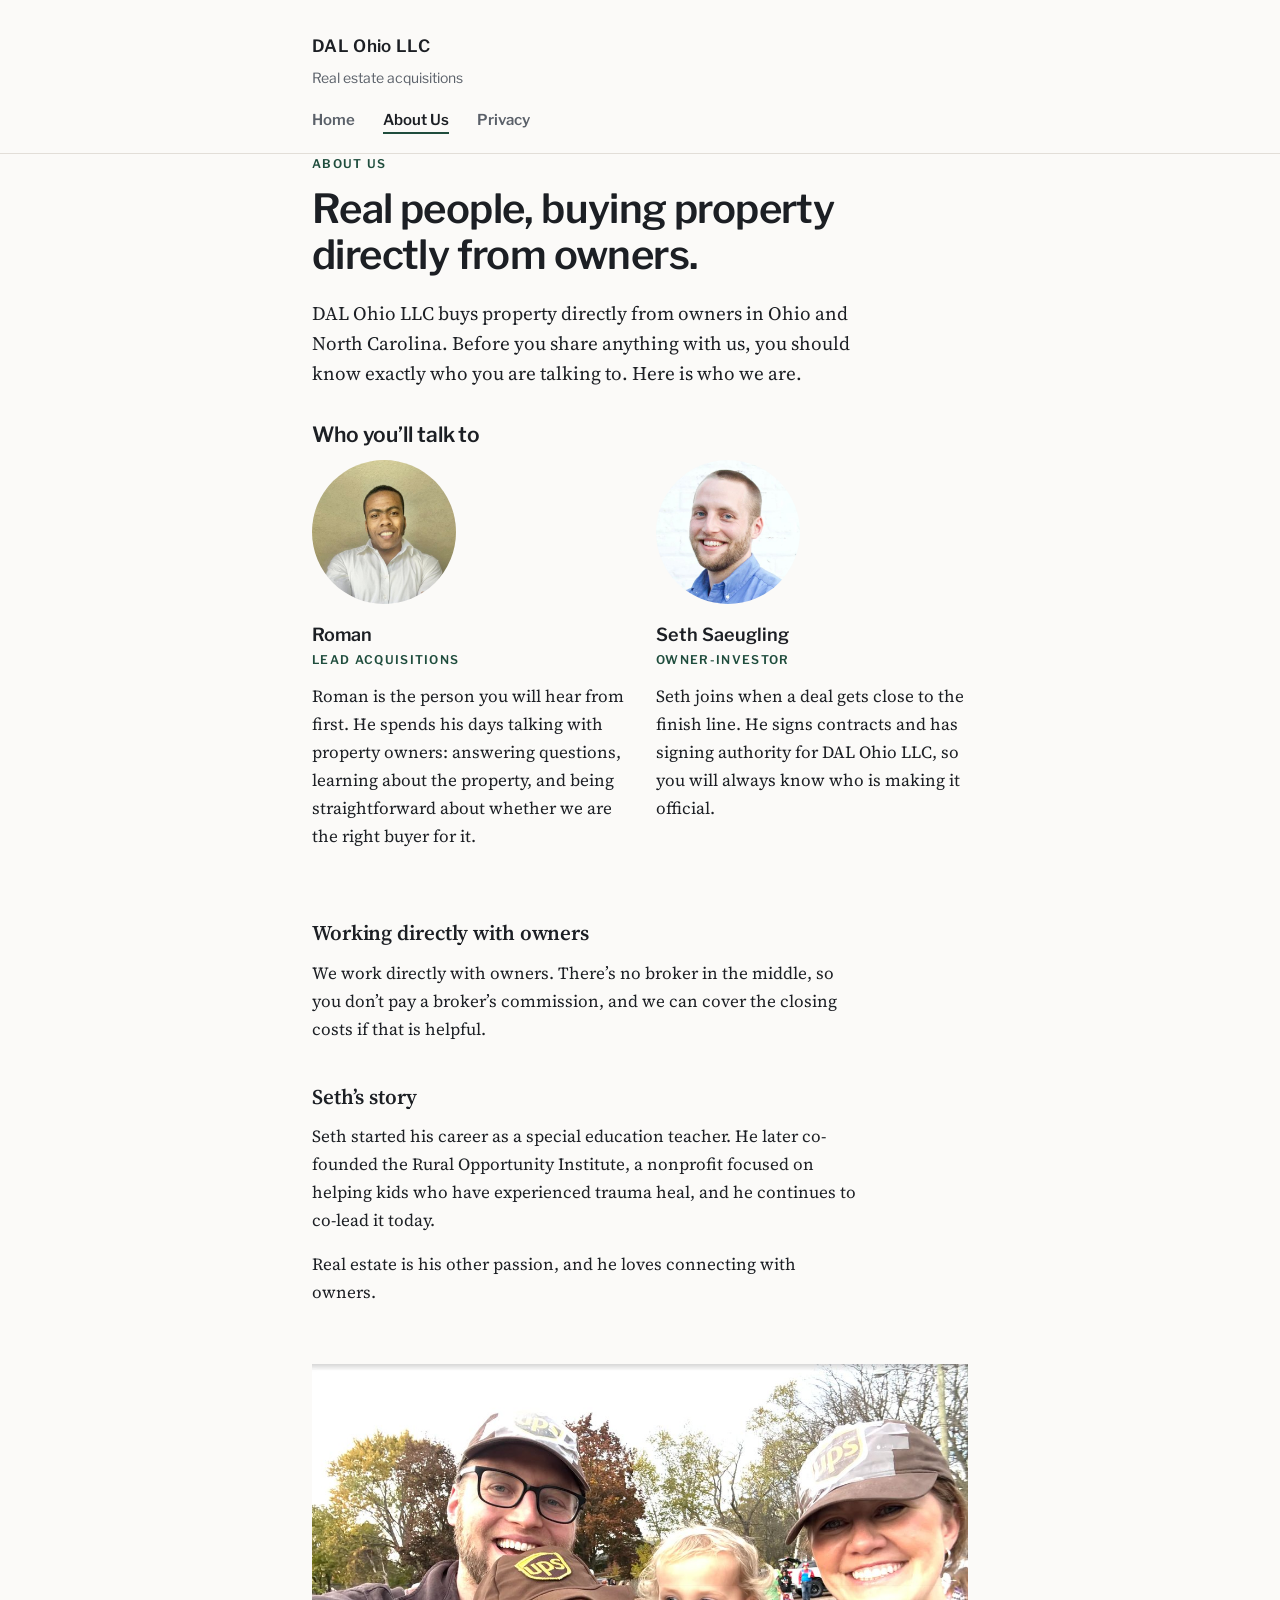
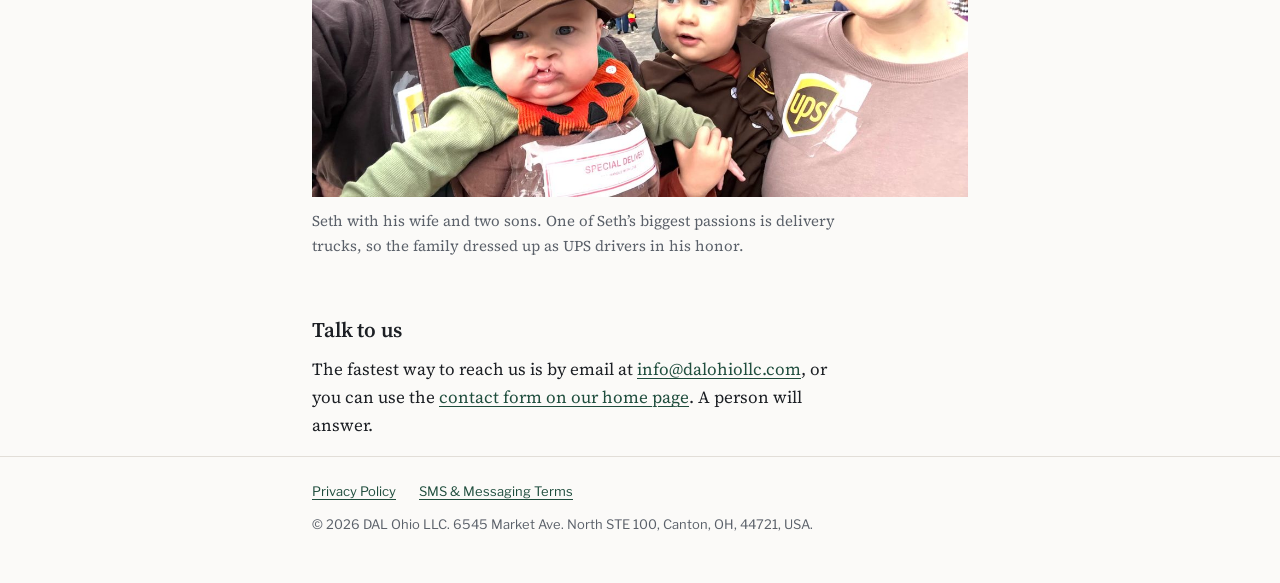
==== about.html @ f6bcaee9 "Add About Us page, site navigation, move contact-policy text to Privacy - New about.html: Roman (Lea" ====
<!DOCTYPE html>
<html lang="en">
<head>
<meta charset="utf-8">
<meta name="viewport" content="width=device-width, initial-scale=1">
<title>About Us — DAL Ohio LLC</title>
<meta name="description" content="Meet the people behind DAL Ohio LLC. We buy property directly from owners in Ohio and North Carolina.">
<link rel="preconnect" href="https://fonts.googleapis.com">
<link rel="preconnect" href="https://fonts.gstatic.com" crossorigin>
<link href="https://fonts.googleapis.com/css2?family=Libre+Franklin:wght@400;600&family=Source+Serif+4:opsz,wght@8..60,400&display=swap" rel="stylesheet">
<link rel="stylesheet" href="styles.css">
</head>
<body>

<header class="masthead">
  <div class="wrap">
    <a class="wordmark" href="index.html">DAL Ohio LLC</a>
    <p>Real estate acquisitions</p>
    <nav class="sitenav" aria-label="Main">
      <a href="index.html">Home</a>
      <a href="about.html" aria-current="page">About Us</a>
      <a href="privacy.html">Privacy</a>
    </nav>
  </div>
</header>

<main class="wrap">
  <p class="eyebrow">About us</p>
  <h1>Real people, buying property directly from owners.</h1>

  <p class="lede">
    DAL Ohio LLC buys property directly from owners in Ohio and North Carolina. Before you share
    anything with us, you should know exactly who you are talking to. Here is who we are.
  </p>

  <h2 class="section">Who you&rsquo;ll talk to</h2>

  <div class="team">
    <figure class="person">
      <img src="images/roman.jpg" width="240" height="240" alt="Roman, Lead Acquisitions">
      <figcaption>
        <p class="name">Roman</p>
        <p class="role">Lead Acquisitions</p>
        <p>
          Roman is the person you will hear from first. He spends his days talking with property
          owners: answering questions, learning about the property, and being straightforward about
          whether we are the right buyer for it.
        </p>
      </figcaption>
    </figure>

    <figure class="person">
      <img src="images/seth.jpg" width="240" height="240" alt="Seth Saeugling, Owner-Investor">
      <figcaption>
        <p class="name">Seth Saeugling</p>
        <p class="role">Owner-Investor</p>
        <p>
          Seth joins when a deal gets close to the finish line. He signs contracts and has signing
          authority for DAL Ohio LLC, so you will always know who is making it official.
        </p>
      </figcaption>
    </figure>
  </div>

  <div class="prose">
    <h2>Working directly with owners</h2>
    <p>
      We work directly with owners. There&rsquo;s no broker in the middle, so you don&rsquo;t pay a
      broker&rsquo;s commission, and we can cover the closing costs if that is helpful.
    </p>

    <h2>Seth&rsquo;s story</h2>
    <p>
      Seth started his career as a special education teacher. He later co-founded the Rural
      Opportunity Institute, a nonprofit focused on helping kids who have experienced trauma heal,
      and he continues to co-lead it today.
    </p>
    <p>
      Real estate is his other passion, and he loves connecting with owners.
    </p>
  </div>

  <figure class="family">
    <img src="images/seth-family.jpg" width="1200" height="792"
         alt="Seth with his wife and two sons, all dressed as UPS delivery drivers">
    <figcaption>
      Seth with his wife and two sons. One of Seth&rsquo;s biggest passions is delivery trucks, so
      the family dressed up as UPS drivers in his honor.
    </figcaption>
  </figure>

  <div class="prose">
    <h2>Talk to us</h2>
    <p>
      The fastest way to reach us is by email at
      <a href="mailto:info@dalohiollc.com">info@dalohiollc.com</a>, or you can use the
      <a href="index.html#contact">contact form on our home page</a>. A person will answer.
    </p>
  </div>
</main>

<footer>
  <div class="wrap">
    <nav aria-label="Legal">
      <a href="privacy.html">Privacy Policy</a>
      <a href="sms-terms.html">SMS &amp; Messaging Terms</a>
    </nav>
    <p>&copy; 2026 DAL Ohio LLC. 6545 Market Ave. North STE 100, Canton, OH, 44721, USA.</p>
  </div>
</footer>

</body>
</html>
---- styles.css ----
/* DAL Ohio LLC — Swiss/International direction. Deliberately plain: this site exists
   to be read by a carrier reviewer during A2P 10DLC brand vetting, not to sell.
   No JS, no third-party anything except the two webfonts. Images appear only on About Us. */

:root {
  --ink: #1c1f24;
  --paper: #fbfaf8;
  --muted: #5a6069;
  --rule: #e2ded8;
  --accent: #1f4d3d;

  --sans: "Libre Franklin", "Helvetica Neue", Arial, sans-serif;
  --serif: "Source Serif 4", Georgia, serif;

  --text-body: clamp(1rem, 0.96rem + 0.2vw, 1.0625rem);
  --text-h1: clamp(1.75rem, 1.4rem + 1.6vw, 2.5rem);
  --text-h2: clamp(1.125rem, 1.05rem + 0.35vw, 1.3125rem);
  --text-eyebrow: 0.75rem;

  --measure: 34rem;
  --gap: clamp(2.5rem, 2rem + 2vw, 4.5rem);
}

*,
*::before,
*::after {
  box-sizing: border-box;
}

html {
  -webkit-text-size-adjust: 100%;
}

body {
  margin: 0;
  background: var(--paper);
  color: var(--ink);
  font-family: var(--sans);
  font-size: var(--text-body);
  line-height: 1.65;
  text-underline-offset: 0.15em;
}

.wrap {
  max-width: 44rem;
  margin: 0 auto;
  padding: 0 1.5rem;
}

/* ---------- masthead ---------- */

.masthead {
  border-bottom: 1px solid var(--rule);
  padding: 2rem 0 1.25rem;
}

.wordmark {
  display: inline-block;
  font-weight: 600;
  font-size: 1.0625rem;
  letter-spacing: 0.02em;
  color: var(--ink);
  text-decoration: none;
}

.wordmark:hover,
.wordmark:focus-visible {
  color: var(--accent);
}

.masthead p {
  margin: 0.35rem 0 0;
  color: var(--muted);
  font-size: 0.875rem;
}

/* ---------- site navigation ---------- */

.sitenav {
  margin-top: 1rem;
}

.sitenav a {
  margin-right: 1.5rem;
  font-size: 0.9375rem;
  font-weight: 600;
  color: var(--muted);
  text-decoration: none;
  padding-bottom: 0.2rem;
}

.sitenav a:hover,
.sitenav a:focus-visible {
  color: var(--accent);
}

.sitenav a[aria-current="page"] {
  color: var(--ink);
  border-bottom: 2px solid var(--accent);
}

/* ---------- type ---------- */

main {
  padding: var(--gap) 0;
}

.eyebrow {
  margin: 0 0 0.75rem;
  font-size: var(--text-eyebrow);
  font-weight: 600;
  letter-spacing: 0.11em;
  text-transform: uppercase;
  color: var(--accent);
}

h1 {
  margin: 0 0 1.25rem;
  font-size: var(--text-h1);
  font-weight: 600;
  line-height: 1.15;
  letter-spacing: -0.015em;
  max-width: 28ch;
}

h2 {
  margin: 2.5rem 0 0.75rem;
  font-size: var(--text-h2);
  font-weight: 600;
  line-height: 1.3;
  letter-spacing: -0.005em;
}

.lede {
  font-family: var(--serif);
  font-size: 1.1875rem;
  line-height: 1.6;
  max-width: var(--measure);
  margin: 0 0 2rem;
}

.prose {
  font-family: var(--serif);
  max-width: var(--measure);
}

.prose p,
.prose li {
  margin: 0 0 1rem;
}

.prose ul {
  padding-left: 1.25rem;
  margin: 0 0 1rem;
}

.prose strong {
  font-weight: 600;
}

a {
  color: var(--accent);
  text-decoration-thickness: 1px;
}

a:hover,
a:focus-visible {
  text-decoration-thickness: 2px;
}

:focus-visible {
  outline: 2px solid var(--accent);
  outline-offset: 3px;
}

/* ---------- contact form ---------- */
/* Exists for A2P 10DLC carrier vetting. The three consent checkboxes are the point of
   it: carriers require an opt-in mechanism, and they require that ticking it is NEVER
   mandatory — consent must be freely given. Do not add `required` to a .check input. */

.contact {
  margin: var(--gap) 0 0;
  padding-top: 1.5rem;
  border-top: 1px solid var(--rule);
  max-width: var(--measure);
}

.contact h2 {
  margin-top: 0;
}

/* honeypot: reachable by bots, hidden from people and screen readers alike */
.hp {
  position: absolute;
  width: 1px;
  height: 1px;
  overflow: hidden;
  clip-path: inset(50%);
  white-space: nowrap;
}

.field {
  margin: 0 0 1.25rem;
}

.field label {
  display: block;
  font-size: var(--text-eyebrow);
  font-weight: 600;
  letter-spacing: 0.11em;
  text-transform: uppercase;
  color: var(--muted);
  margin-bottom: 0.35rem;
}

.field .opt {
  text-transform: none;
  letter-spacing: 0;
  font-weight: 400;
}

.field input,
.field textarea {
  width: 100%;
  padding: 0.6rem 0.7rem;
  border: 1px solid var(--rule);
  border-radius: 0;
  background: #fff;
  color: var(--ink);
  font-family: var(--sans);
  font-size: var(--text-body);
  line-height: 1.5;
}

.field textarea {
  resize: vertical;
}

.field input:hover,
.field textarea:hover {
  border-color: var(--muted);
}

.consent {
  margin: 0 0 1.5rem;
  padding: 1.25rem 1.25rem 0.5rem;
  border: 1px solid var(--rule);
}

.consent legend {
  padding: 0 0.5rem;
  font-size: var(--text-eyebrow);
  font-weight: 600;
  letter-spacing: 0.11em;
  text-transform: uppercase;
  color: var(--muted);
}

.consent-note {
  margin: 0 0 1rem;
  font-size: 0.875rem;
  color: var(--muted);
}

.check {
  display: grid;
  grid-template-columns: auto 1fr;
  gap: 0.65rem;
  margin: 0 0 1rem;
  font-size: 0.875rem;
  line-height: 1.55;
}

.check input {
  margin-top: 0.25rem;
  width: 1rem;
  height: 1rem;
  accent-color: var(--accent);
}

.contact button {
  font-family: var(--sans);
  font-size: var(--text-body);
  font-weight: 600;
  color: var(--paper);
  background: var(--accent);
  border: 1px solid var(--accent);
  padding: 0.7rem 1.5rem;
  cursor: pointer;
}

.contact button:hover,
.contact button:focus-visible {
  background: var(--ink);
  border-color: var(--ink);
}

/* ---------- details block: address / contact ---------- */

.facts {
  margin: 0;
  padding: 1.5rem 0 0;
  border-top: 1px solid var(--rule);
  display: grid;
  gap: 1.5rem;
  /* 11rem, not 13 — at the 44rem measure, 13rem orphans Email onto its own row. */
  grid-template-columns: repeat(auto-fit, minmax(11rem, 1fr));
}

.facts dt {
  font-size: var(--text-eyebrow);
  font-weight: 600;
  letter-spacing: 0.11em;
  text-transform: uppercase;
  color: var(--muted);
  margin-bottom: 0.35rem;
}

.facts dd {
  margin: 0;
  font-size: 0.9375rem;
  line-height: 1.55;
}

/* ---------- footer ---------- */

footer {
  border-top: 1px solid var(--rule);
  padding: 1.5rem 0 3rem;
  color: var(--muted);
  font-size: 0.8125rem;
}

footer nav {
  margin-bottom: 0.75rem;
}

footer nav a {
  margin-right: 1.25rem;
}

footer p {
  margin: 0;
  max-width: var(--measure);
}

.updated {
  margin-top: 0.5rem;
  color: var(--muted);
  font-size: 0.8125rem;
}

/* ---------- About Us ---------- */

h2.section {
  margin-top: 0;
}

.team {
  display: grid;
  gap: 2rem;
  grid-template-columns: repeat(auto-fit, minmax(15rem, 1fr));
  margin: 0 0 var(--gap);
}

.person {
  margin: 0;
}

.person img {
  display: block;
  width: 9rem;
  height: 9rem;
  border-radius: 50%;
  object-fit: cover;
  margin-bottom: 1rem;
  background: var(--rule);
}

.person p {
  margin: 0 0 0.75rem;
  font-family: var(--serif);
}

.person .name {
  margin: 0;
  font-family: var(--sans);
  font-weight: 600;
  font-size: 1.125rem;
}

.person .role {
  font-family: var(--sans);
  font-size: var(--text-eyebrow);
  font-weight: 600;
  letter-spacing: 0.11em;
  text-transform: uppercase;
  color: var(--accent);
}

.family {
  margin: var(--gap) 0;
}

.family img {
  display: block;
  width: 100%;
  height: auto;
}

.family figcaption {
  margin-top: 0.75rem;
  max-width: var(--measure);
  font-family: var(--serif);
  font-size: 0.9375rem;
  color: var(--muted);
}
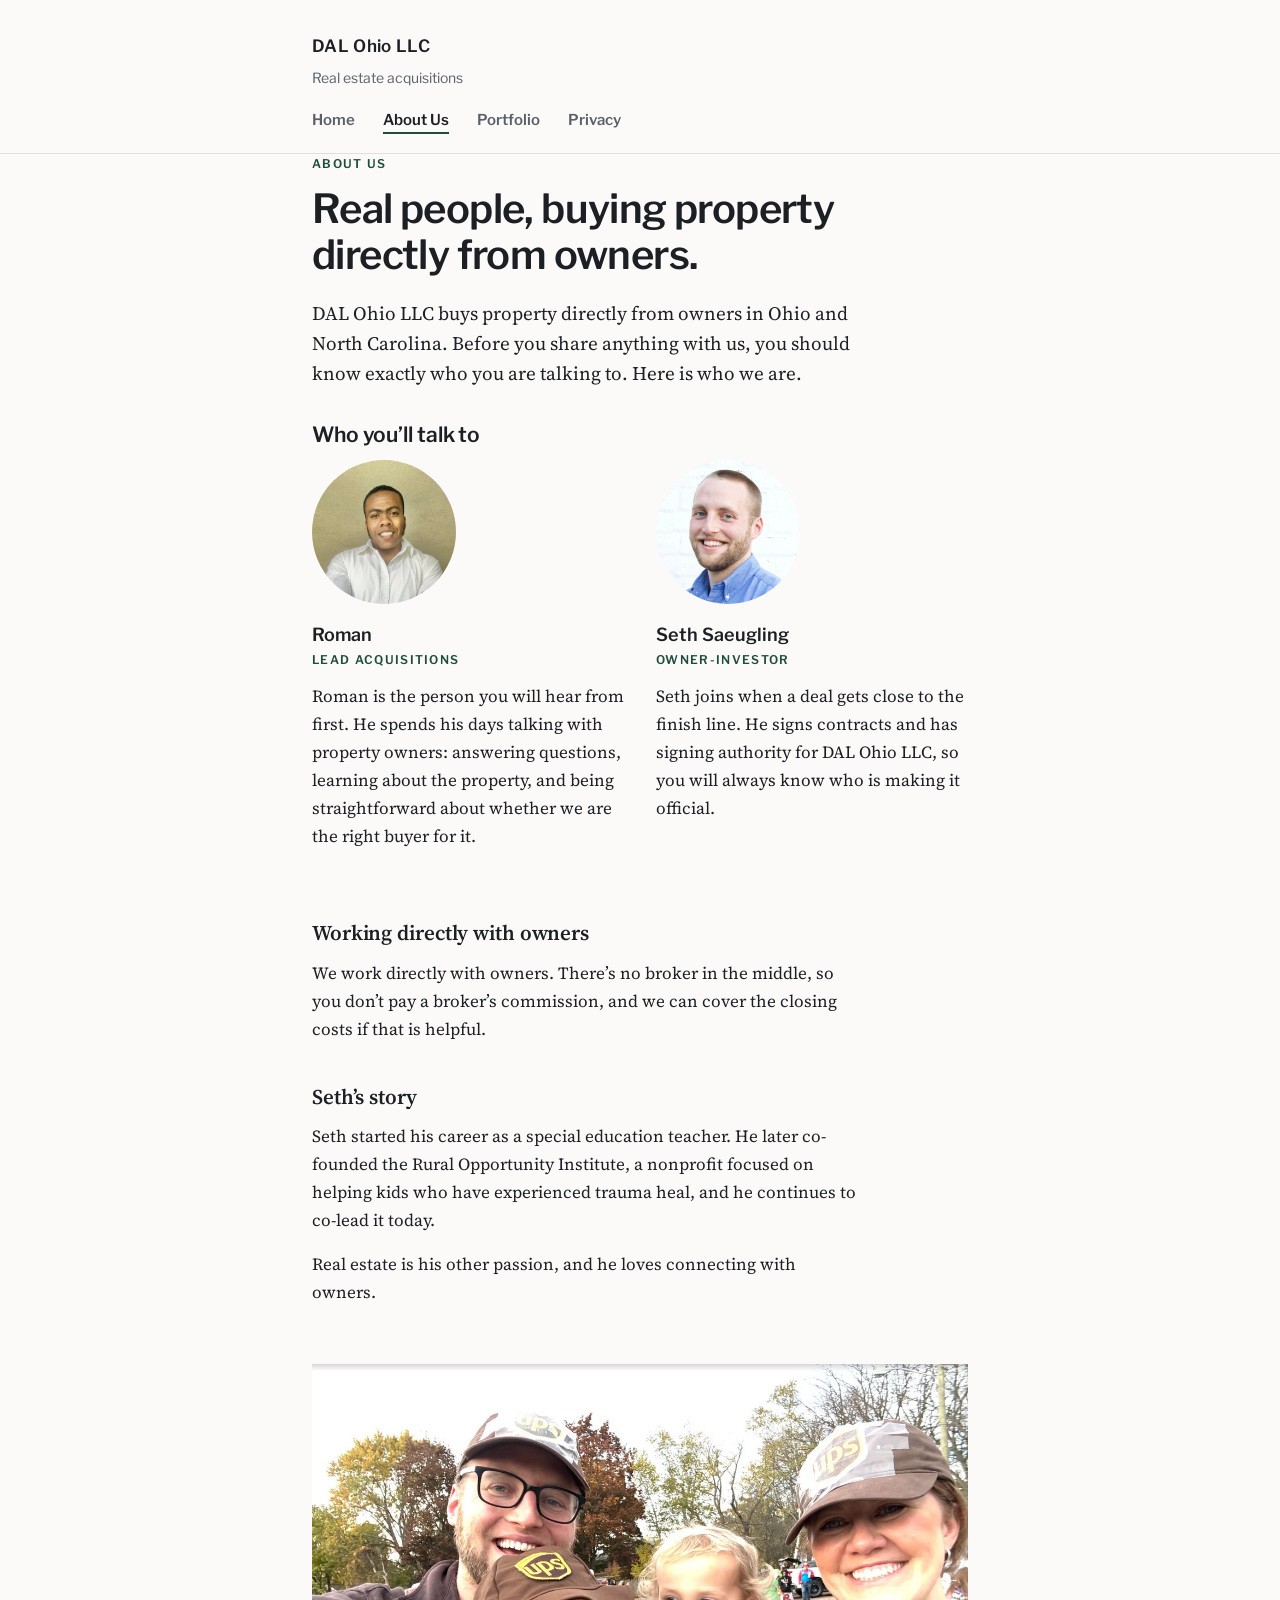
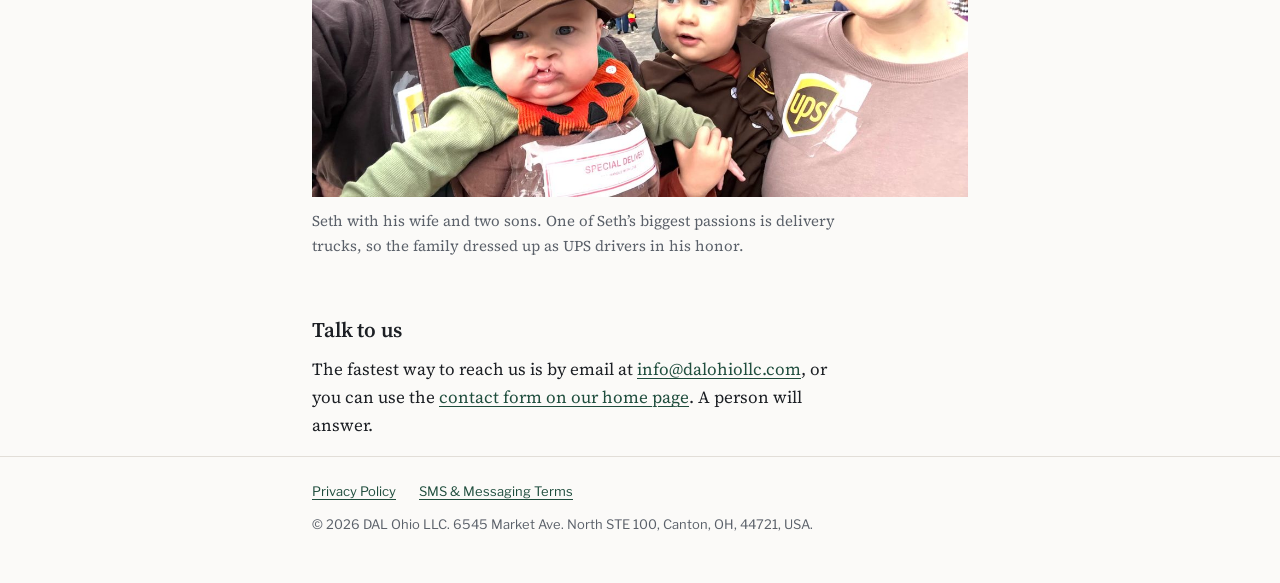
==== commit a26a350b: "Add Portfolio page with anonymized property summaries Asset type, county, approximate size and acqui" ====
--- a/about.html
+++ b/about.html
@@ -19,6 +19,7 @@
     <nav class="sitenav" aria-label="Main">
       <a href="index.html">Home</a>
       <a href="about.html" aria-current="page">About Us</a>
+      <a href="portfolio.html">Portfolio</a>
       <a href="privacy.html">Privacy</a>
     </nav>
   </div>
--- a/styles.css
+++ b/styles.css
@@ -415,3 +415,75 @@
   font-size: 0.9375rem;
   color: var(--muted);
 }
+
+/* ---------- Portfolio ---------- */
+
+.stats {
+  margin: 0 0 var(--gap);
+  padding: 1.5rem 0;
+  border-top: 1px solid var(--rule);
+  border-bottom: 1px solid var(--rule);
+  display: grid;
+  gap: 1.5rem;
+  grid-template-columns: repeat(auto-fit, minmax(10rem, 1fr));
+}
+
+.stats dt {
+  font-size: var(--text-eyebrow);
+  font-weight: 600;
+  letter-spacing: 0.11em;
+  text-transform: uppercase;
+  color: var(--muted);
+  margin-bottom: 0.25rem;
+}
+
+.stats dd {
+  margin: 0;
+  font-size: var(--text-h1);
+  font-weight: 600;
+  line-height: 1.1;
+  color: var(--accent);
+}
+
+.holdings {
+  list-style: none;
+  padding: 0;
+  margin: 0 0 2rem;
+  display: grid;
+  gap: 1rem;
+  grid-template-columns: repeat(auto-fit, minmax(14rem, 1fr));
+}
+
+.holdings li {
+  border: 1px solid var(--rule);
+  padding: 1.1rem 1.25rem;
+}
+
+.holdings p {
+  margin: 0 0 0.35rem;
+}
+
+.holdings .type {
+  font-size: var(--text-eyebrow);
+  font-weight: 600;
+  letter-spacing: 0.11em;
+  text-transform: uppercase;
+  color: var(--accent);
+}
+
+.holdings .where {
+  font-weight: 600;
+}
+
+.holdings .meta,
+.holdings .note {
+  font-size: 0.875rem;
+  color: var(--muted);
+}
+
+.prose-note {
+  max-width: var(--measure);
+  font-family: var(--serif);
+  font-size: 0.9375rem;
+  color: var(--muted);
+}
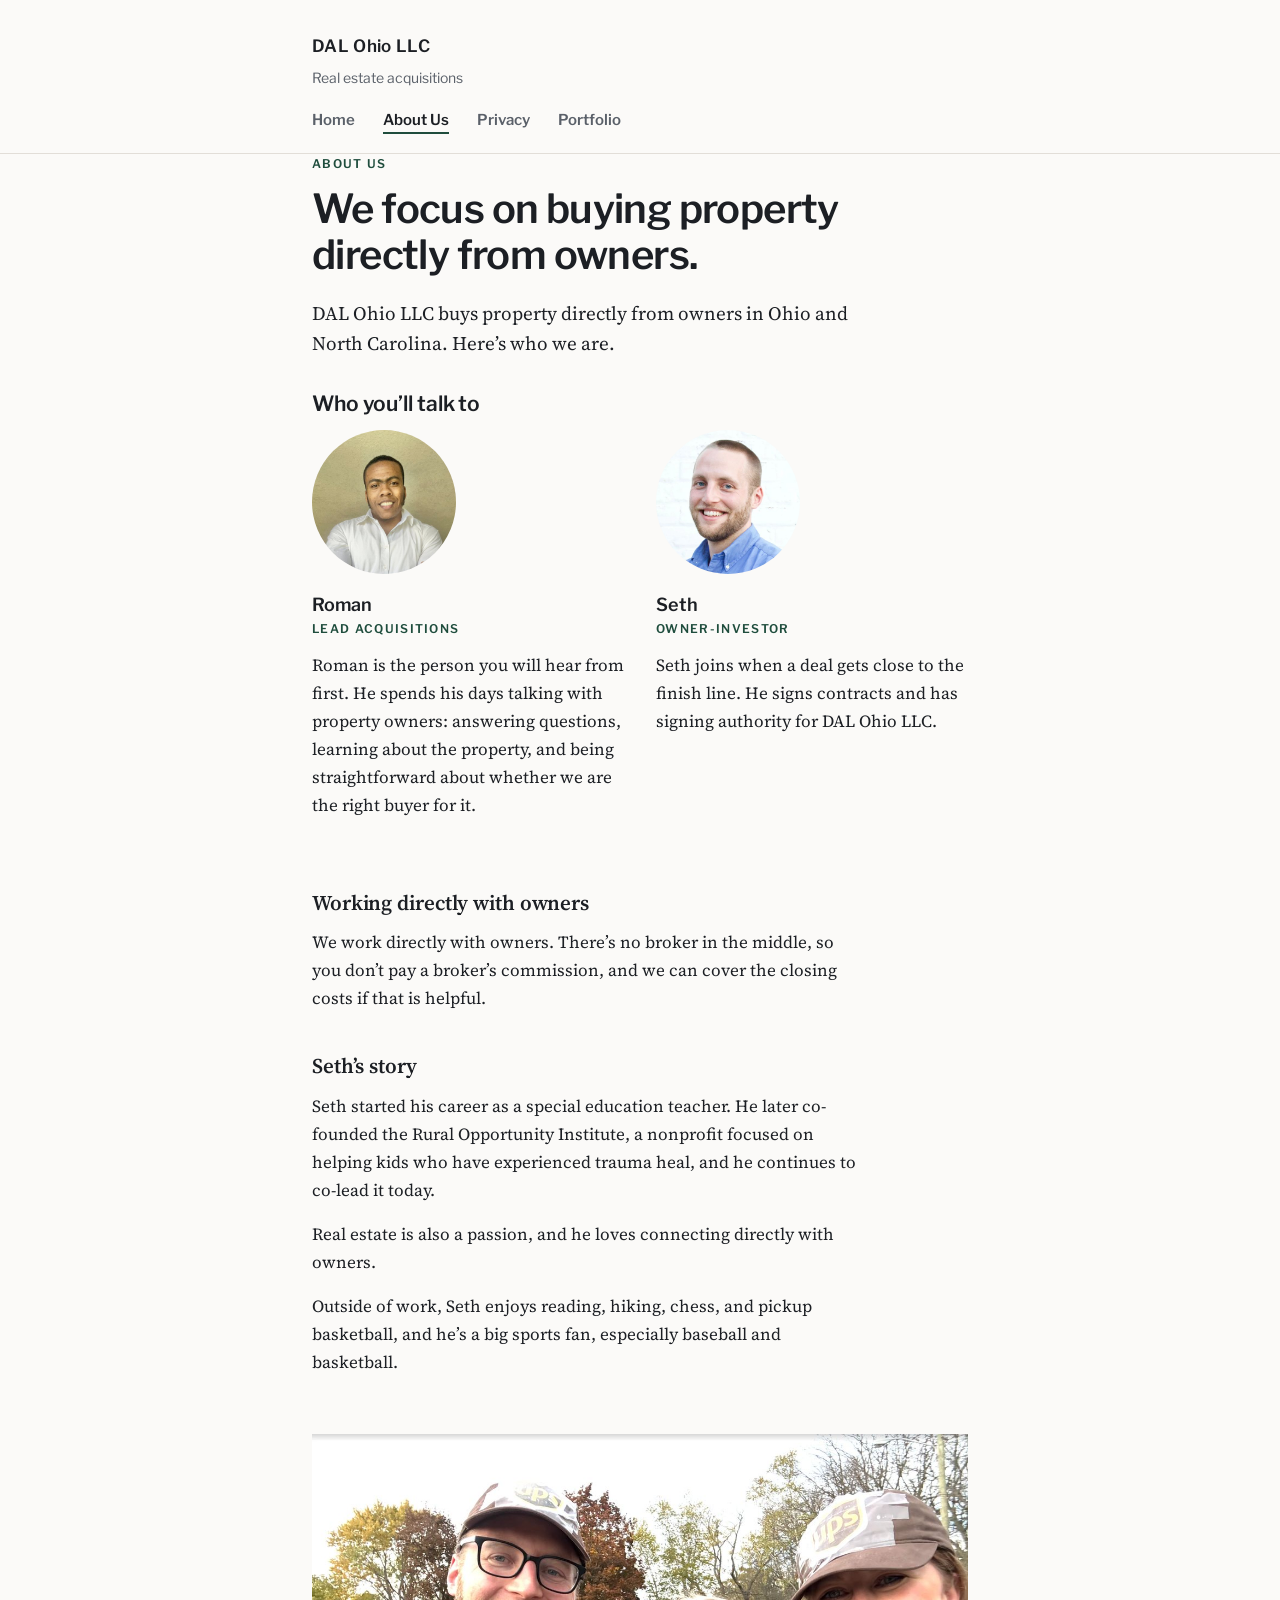
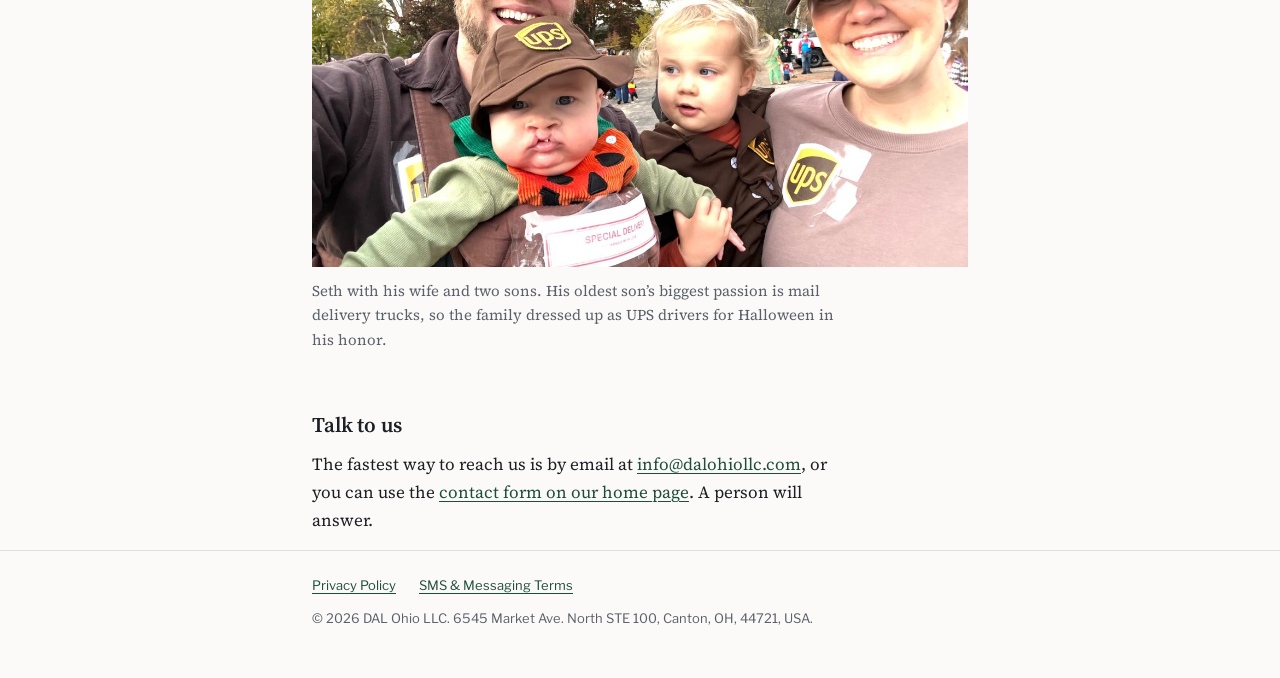
==== commit 83bd2965: "Revise About Us copy and rebuild Portfolio page About Us: new headline and intro, Seth by first name" ====
--- a/about.html
+++ b/about.html
@@ -19,19 +19,19 @@
     <nav class="sitenav" aria-label="Main">
       <a href="index.html">Home</a>
       <a href="about.html" aria-current="page">About Us</a>
+      <a href="privacy.html">Privacy</a>
       <a href="portfolio.html">Portfolio</a>
-      <a href="privacy.html">Privacy</a>
     </nav>
   </div>
 </header>
 
 <main class="wrap">
   <p class="eyebrow">About us</p>
-  <h1>Real people, buying property directly from owners.</h1>
+  <h1>We focus on buying property directly from owners.</h1>
 
   <p class="lede">
-    DAL Ohio LLC buys property directly from owners in Ohio and North Carolina. Before you share
-    anything with us, you should know exactly who you are talking to. Here is who we are.
+    DAL Ohio LLC buys property directly from owners in Ohio and North Carolina. Here&rsquo;s who
+    we are.
   </p>
 
   <h2 class="section">Who you&rsquo;ll talk to</h2>
@@ -51,13 +51,13 @@
     </figure>
 
     <figure class="person">
-      <img src="images/seth.jpg" width="240" height="240" alt="Seth Saeugling, Owner-Investor">
+      <img src="images/seth.jpg" width="240" height="240" alt="Seth, Owner-Investor">
       <figcaption>
-        <p class="name">Seth Saeugling</p>
+        <p class="name">Seth</p>
         <p class="role">Owner-Investor</p>
         <p>
           Seth joins when a deal gets close to the finish line. He signs contracts and has signing
-          authority for DAL Ohio LLC, so you will always know who is making it official.
+          authority for DAL Ohio LLC.
         </p>
       </figcaption>
     </figure>
@@ -77,7 +77,11 @@
       and he continues to co-lead it today.
     </p>
     <p>
-      Real estate is his other passion, and he loves connecting with owners.
+      Real estate is also a passion, and he loves connecting directly with owners.
+    </p>
+    <p>
+      Outside of work, Seth enjoys reading, hiking, chess, and pickup basketball, and he&rsquo;s a
+      big sports fan, especially baseball and basketball.
     </p>
   </div>
 
@@ -85,8 +89,8 @@
     <img src="images/seth-family.jpg" width="1200" height="792"
          alt="Seth with his wife and two sons, all dressed as UPS delivery drivers">
     <figcaption>
-      Seth with his wife and two sons. One of Seth&rsquo;s biggest passions is delivery trucks, so
-      the family dressed up as UPS drivers in his honor.
+      Seth with his wife and two sons. His oldest son&rsquo;s biggest passion is mail delivery
+      trucks, so the family dressed up as UPS drivers for Halloween in his honor.
     </figcaption>
   </figure>
 
--- a/styles.css
+++ b/styles.css
@@ -481,6 +481,12 @@
   color: var(--muted);
 }
 
+.icon {
+  display: block;
+  color: var(--accent);
+  margin-bottom: 0.75rem;
+}
+
 .prose-note {
   max-width: var(--measure);
   font-family: var(--serif);
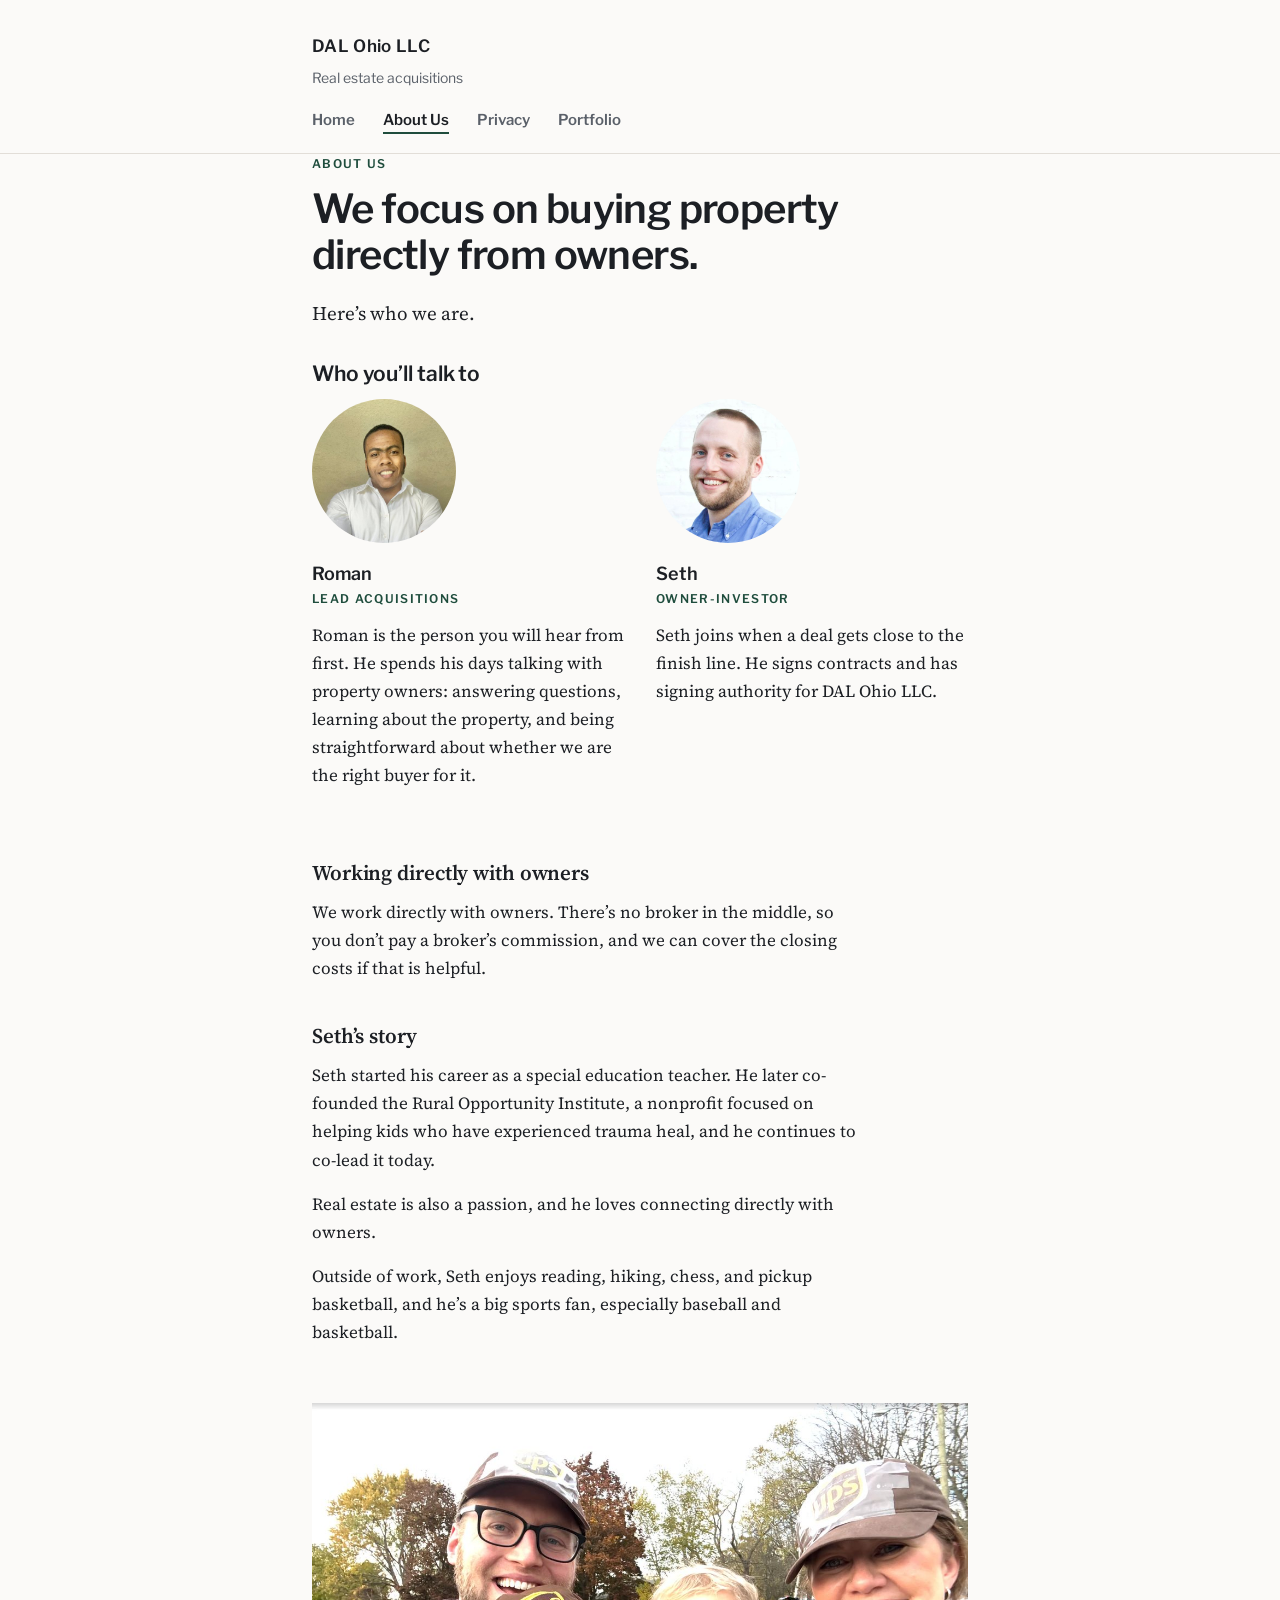
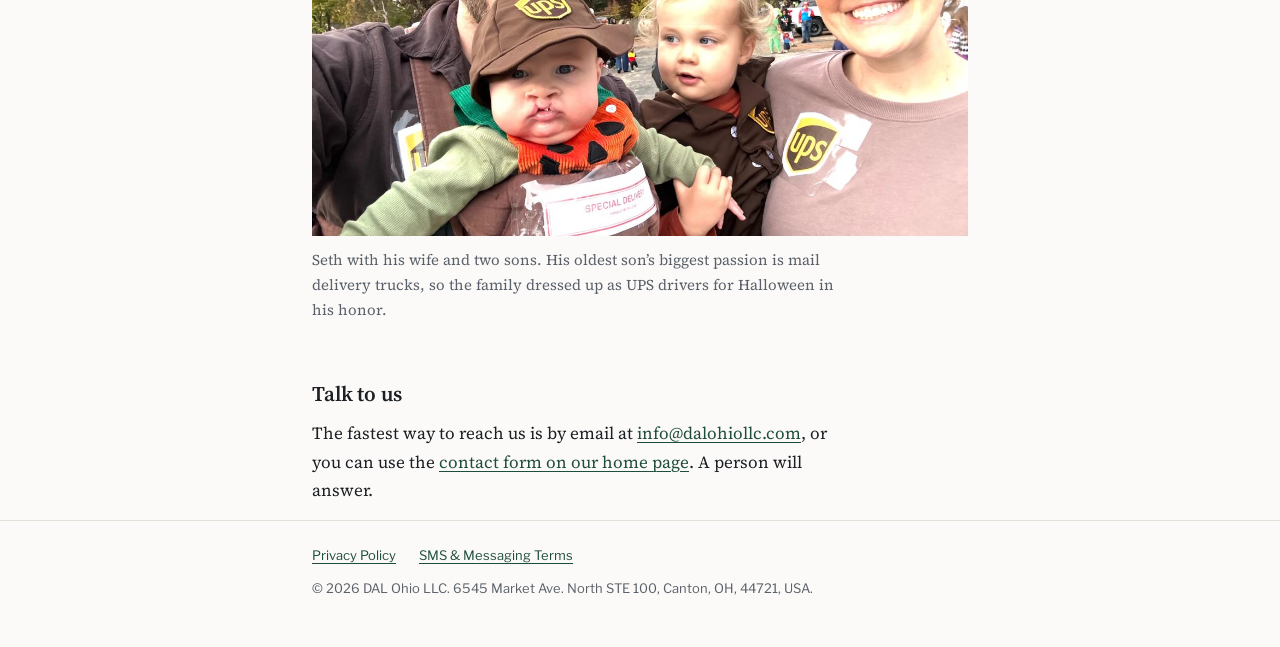
==== commit 0ed8d67f: "About page: drop redundant intro sentence Co-Authored-By: Claude Sonnet 5.5 <noreply@anthropic.com> " ====
--- a/about.html
+++ b/about.html
@@ -30,8 +30,7 @@
   <h1>We focus on buying property directly from owners.</h1>
 
   <p class="lede">
-    DAL Ohio LLC buys property directly from owners in Ohio and North Carolina. Here&rsquo;s who
-    we are.
+    Here&rsquo;s who we are.
   </p>
 
   <h2 class="section">Who you&rsquo;ll talk to</h2>
